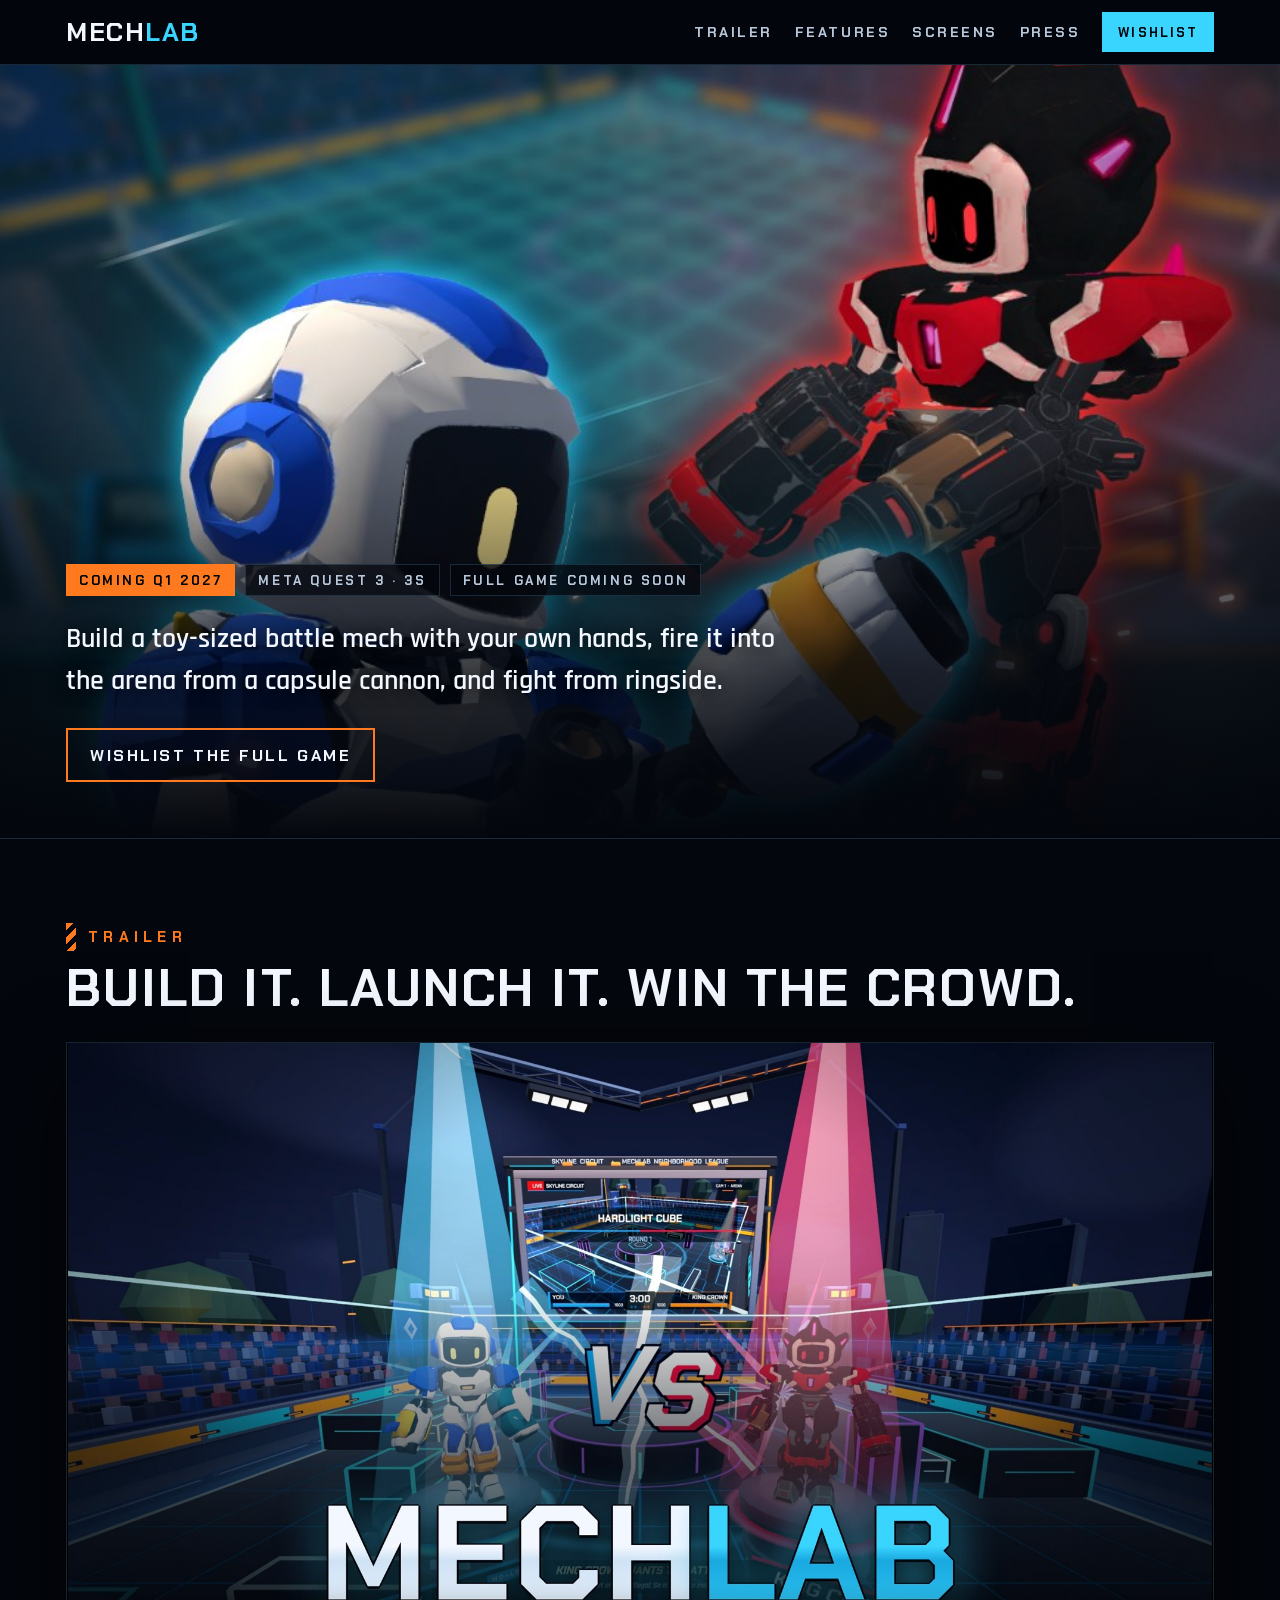
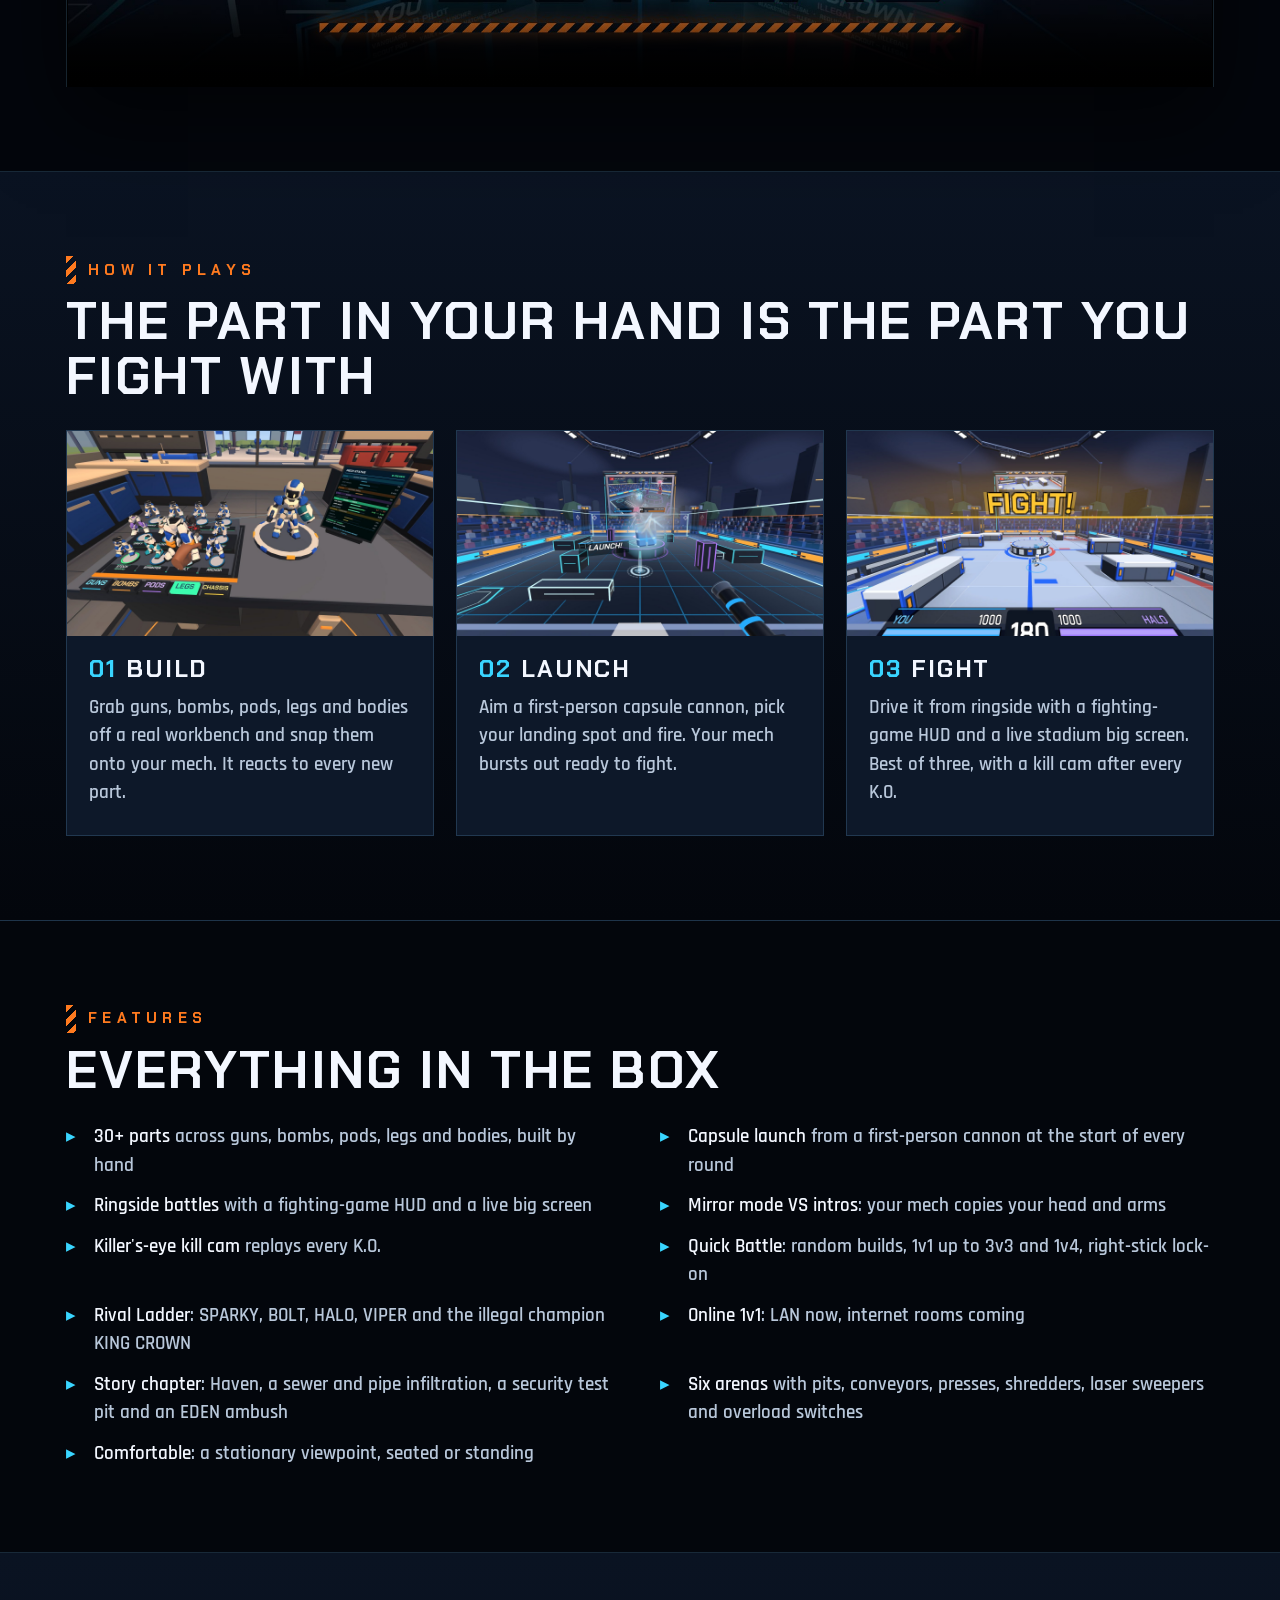
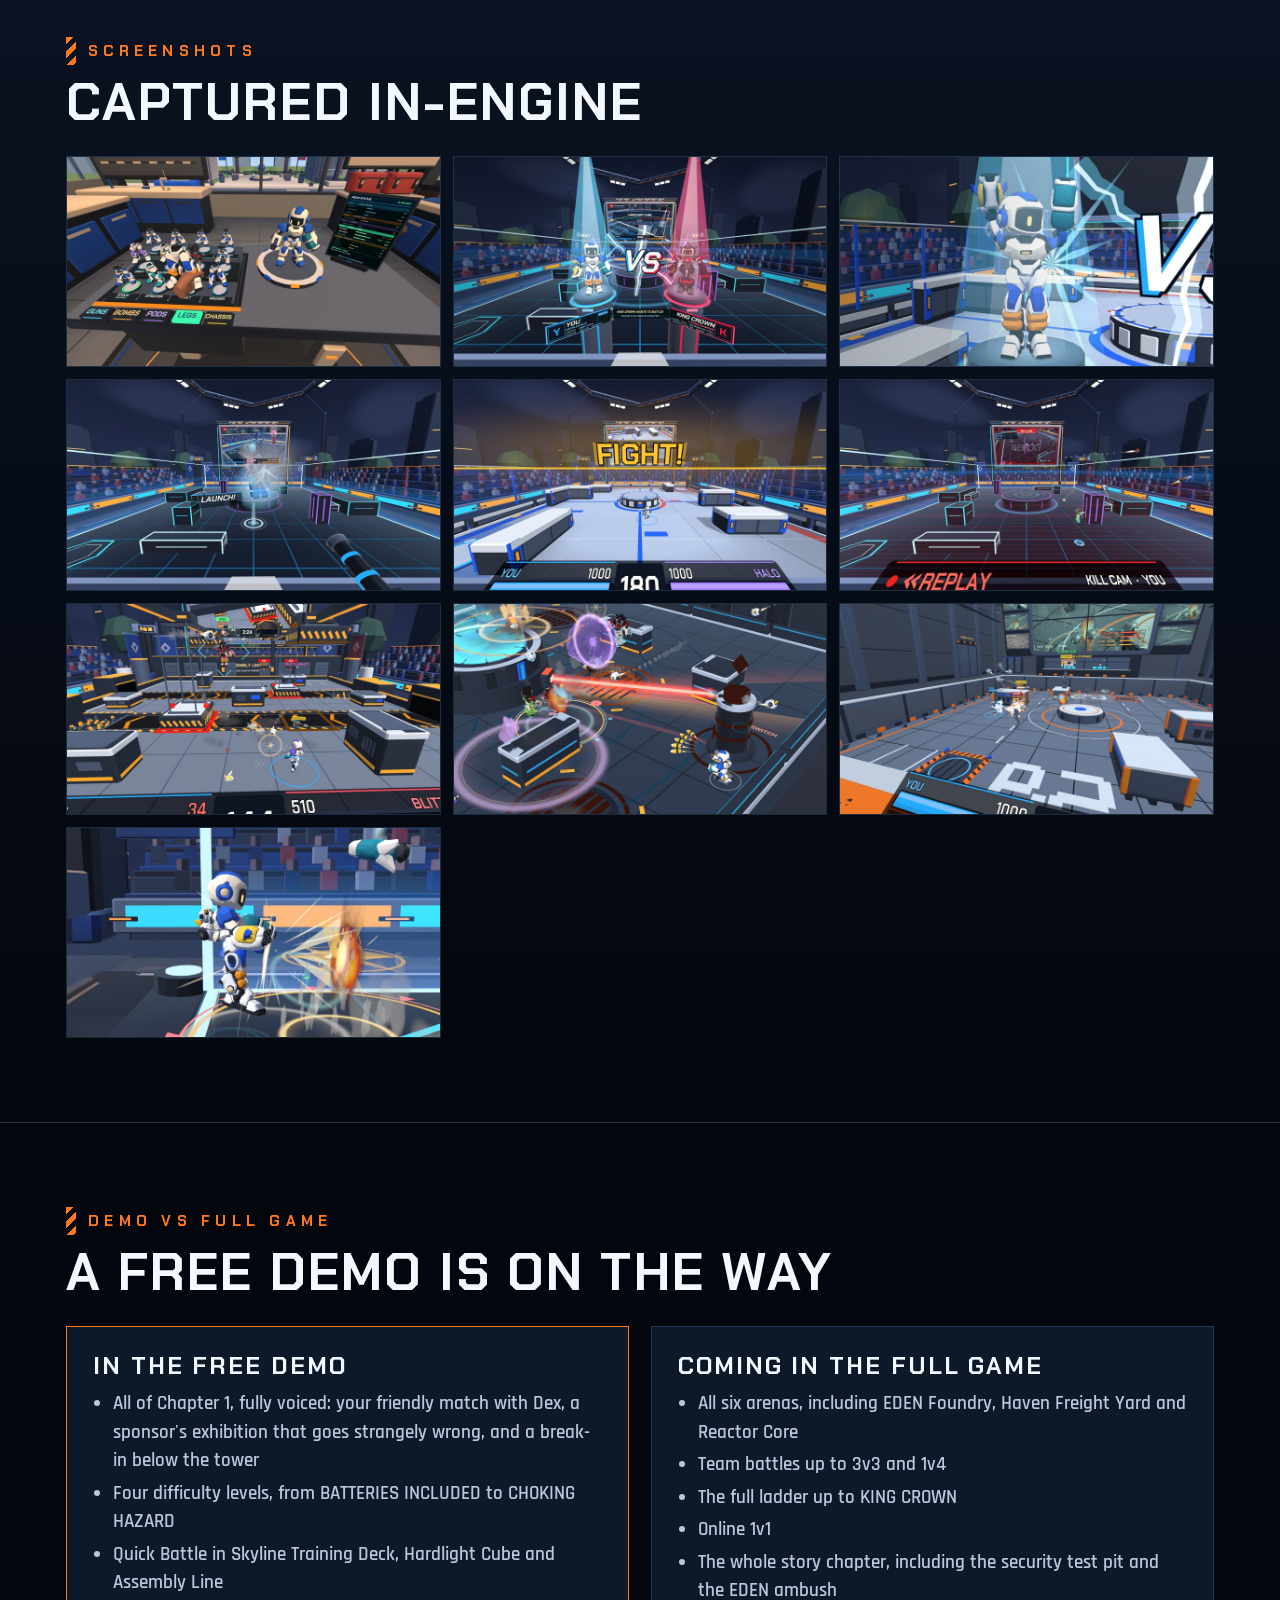
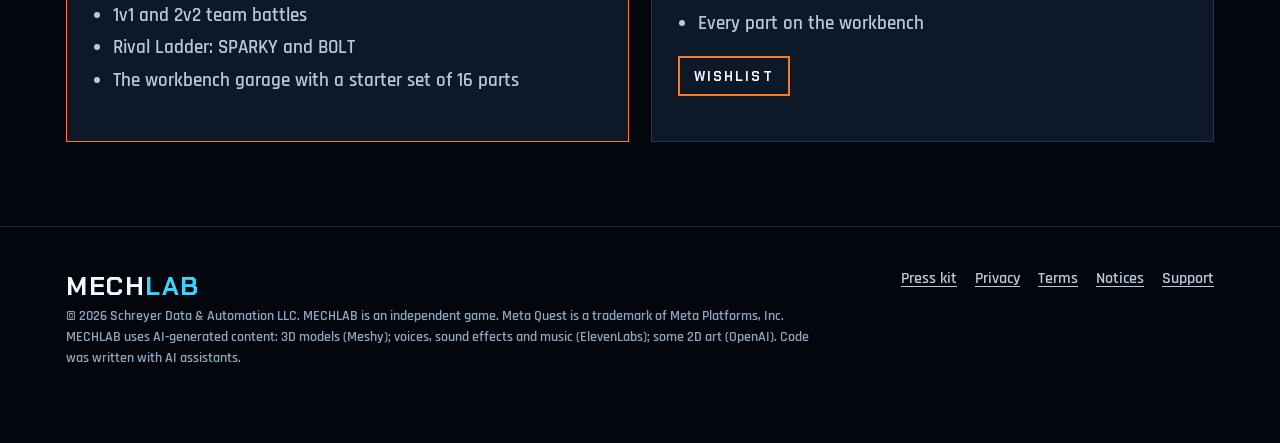
==== index.html @ cc97e5b2 "Publish MECHLAB website" ====
<!doctype html>
<html lang="en">
<head>
<meta charset="utf-8">
<meta name="viewport" content="width=device-width, initial-scale=1">
<title>MECHLAB: build a toy mech, launch it, fight from ringside (Meta Quest)</title>
<meta name="description" content="MECHLAB is a VR mech battler for Meta Quest. Build a toy-sized mech by hand, fire it into the arena from a capsule cannon and fight from ringside. Coming Q1 2027. Wishlist now.">
<meta property="og:type" content="website">
<meta property="og:title" content="MECHLAB for Meta Quest: coming Q1 2027">
<meta property="og:description" content="Build a toy-sized mech by hand, launch it from a capsule cannon, and fight from ringside.">
<meta property="og:image" content="https://collin-schreyer.github.io/mechlab-site/media/art/og-1200x630.jpg">
<meta property="og:url" content="https://collin-schreyer.github.io/mechlab-site/">
<meta name="twitter:card" content="summary_large_image">
<link rel="icon" type="image/png" href="media/art/icon-192.png">
<link rel="stylesheet" href="assets/css/site.css">
</head>
<body>
<a class="skip" href="#main">Skip to content</a>
<header class="top">
  <div class="wrap">
    <a class="brand" href="./">MECH<span>LAB</span></a>
    <nav class="nav" aria-label="Main">
      <a class="opt" href="#trailer">Trailer</a>
      <a class="opt" href="#features">Features</a>
      <a class="opt" href="#screens">Screens</a>
      <a href="press/">Press</a>
      <a class="btn small" href="https://www.meta.com/experiences/mechlab/1429033505408598/">Wishlist</a>
    </nav>
  </div>
</header>

<main id="main">
  <div class="hero">
    <picture>
      <source media="(max-width: 700px)" srcset="media/art/cover-portrait.jpg">
      <img src="media/art/cover-landscape.jpg" alt="MECHLAB key art: two toy-sized battle mechs face off in a neon arena." width="2560" height="1440">
    </picture>
    <div class="wrap">
      <div class="badge-row"><span class="chip hot">Coming Q1 2027</span><span class="chip">Meta Quest 3 · 3S</span><span class="chip">Full game coming soon</span></div>
      <p class="lede">Build a toy-sized battle mech with your own hands, fire it into the arena from a capsule cannon, and fight from ringside.</p>
      <div class="btns">
        
        <a class="btn ghost" href="https://www.meta.com/experiences/mechlab/1429033505408598/">Wishlist the full game</a>
      </div>
    </div>
  </div>

  <section id="trailer">
    <div class="wrap">
      <div class="kicker">Trailer</div>
      <h2>Build it. Launch it. Win the crowd.</h2>
      <div class="video">
        <video controls preload="metadata" playsinline poster="media/trailer-poster.jpg">
          <source src="media/mechlab-trailer.mp4" type="video/mp4">
          <a href="media/mechlab-trailer.mp4">Download the trailer (MP4)</a>
        </video>
      </div>
    </div>
  </section>

  <section class="alt">
    <div class="wrap">
      <div class="kicker">How it plays</div>
      <h2>The part in your hand is the part you fight with</h2>
      <div class="pillars">
        <div class="pillar"><img src="media/shots/mechlab-full-01-garage-workbench.jpg" alt="A hand holds robot legs over a parts deck next to a small mech on a turntable." loading="lazy">
          <div class="txt"><h3><em>01</em> Build</h3><p>Grab guns, bombs, pods, legs and bodies off a real workbench and snap them onto your mech. It reacts to every new part.</p></div></div>
        <div class="pillar"><img src="media/shots/mechlab-full-04-capsule-launch.jpg" alt="LAUNCH! The capsule cannon fires and the capsule bursts open in the arena." loading="lazy">
          <div class="txt"><h3><em>02</em> Launch</h3><p>Aim a first-person capsule cannon, pick your landing spot and fire. Your mech bursts out ready to fight.</p></div></div>
        <div class="pillar"><img src="media/shots/mechlab-full-05-ringside-big-screen.jpg" alt="FIGHT! Ringside view of the arena with the fighting-game HUD and the stadium big screen." loading="lazy">
          <div class="txt"><h3><em>03</em> Fight</h3><p>Drive it from ringside with a fighting-game HUD and a live stadium big screen. Best of three, with a kill cam after every K.O.</p></div></div>
      </div>
    </div>
  </section>

  <section id="features">
    <div class="wrap">
      <div class="kicker">Features</div>
      <h2>Everything in the box</h2>
      <ul class="features">
        <li><b>30+ parts</b> across guns, bombs, pods, legs and bodies, built by hand</li>
        <li><b>Capsule launch</b> from a first-person cannon at the start of every round</li>
        <li><b>Ringside battles</b> with a fighting-game HUD and a live big screen</li>
        <li><b>Mirror mode VS intros</b>: your mech copies your head and arms</li>
        <li><b>Killer's-eye kill cam</b> replays every K.O.</li>
        <li><b>Quick Battle</b>: random builds, 1v1 up to 3v3 and 1v4, right-stick lock-on</li>
        <li><b>Rival Ladder</b>: SPARKY, BOLT, HALO, VIPER and the illegal champion KING CROWN</li>
        <li><b>Online 1v1</b>: LAN now, internet rooms coming</li>
        <li><b>Story chapter</b>: Haven, a sewer and pipe infiltration, a security test pit and an EDEN ambush</li>
        <li><b>Six arenas</b> with pits, conveyors, presses, shredders, laser sweepers and overload switches</li>
        <li><b>Comfortable</b>: a stationary viewpoint, seated or standing</li>
      </ul>
    </div>
  </section>

  <section id="screens" class="alt">
    <div class="wrap">
      <div class="kicker">Screenshots</div>
      <h2>Captured in-engine</h2>
      <div class="gallery">
<!--GALLERY-->
        <a href="media/shots/mechlab-full-01-garage-workbench-2560.jpg"><img src="media/shots/mechlab-full-01-garage-workbench.jpg" alt="A hand holds a pair of robot legs over the parts deck; the Vanguard mech waits on its turntable next to the MECH STATUS tablet." loading="lazy" width="1600" height="900"></a>
        <a href="media/shots/mechlab-full-02-vs-intro-king-crown-2560.jpg"><img src="media/shots/mechlab-full-02-vs-intro-king-crown.jpg" alt="VS intro in the Hardlight Cube: your Vanguard and the illegal champion KING CROWN on spotlit pedestals." loading="lazy" width="1600" height="900"></a>
        <a href="media/shots/mechlab-full-03-mirror-mode-2560.jpg"><img src="media/shots/mechlab-full-03-mirror-mode.jpg" alt="Mirror mode: on the VS pedestal your mech raises both arms, copying the player." loading="lazy" width="1600" height="900"></a>
        <a href="media/shots/mechlab-full-04-capsule-launch-2560.jpg"><img src="media/shots/mechlab-full-04-capsule-launch.jpg" alt="LAUNCH! The capsule cannon in the player&#x27;s hand fires the mech into the Hardlight Cube arena." loading="lazy" width="1600" height="900"></a>
        <a href="media/shots/mechlab-full-05-ringside-big-screen-2560.jpg"><img src="media/shots/mechlab-full-05-ringside-big-screen.jpg" alt="FIGHT! Ringside at the Skyline Training Deck, with the fighting-game HUD and the stadium big screen." loading="lazy" width="1600" height="900"></a>
        <a href="media/shots/mechlab-full-06-kill-cam-2560.jpg"><img src="media/shots/mechlab-full-06-kill-cam.jpg" alt="After a K.O. the arena rewinds and the big screen plays a killer&#x27;s-eye KILL CAM replay." loading="lazy" width="1600" height="900"></a>
        <a href="media/shots/mechlab-full-07-team-battle-lock-on-2560.jpg"><img src="media/shots/mechlab-full-07-team-battle-lock-on.jpg" alt="A 2 vs 2 team battle on the Assembly Line: lock-on brackets on the target, presses and conveyors below." loading="lazy" width="1600" height="900"></a>
        <a href="media/shots/mechlab-full-08-reactor-core-2560.jpg"><img src="media/shots/mechlab-full-08-reactor-core.jpg" alt="Reactor Core: laser sweepers, vents and a shield bubble in a 3 vs 3 fight." loading="lazy" width="1600" height="900"></a>
        <a href="media/shots/mechlab-full-09-story-test-pit-2560.jpg"><img src="media/shots/mechlab-full-09-story-test-pit.jpg" alt="Story mode: the Tower B2 security test pit, 2 vs 2 against guard mechs." loading="lazy" width="1600" height="900"></a>
        <a href="media/shots/mechlab-full-10-hardlight-cube-2560.jpg"><img src="media/shots/mechlab-full-10-hardlight-cube.jpg" alt="The big screen&#x27;s broadcast camera catches the Vanguard firing in the Hardlight Cube." loading="lazy" width="1600" height="900"></a>
      </div>
    </div>
  </section>

  <section>
    <div class="wrap">
      <div class="kicker">Demo vs full game</div>
      <h2>A free demo is on the way</h2>
      <div class="split">
        <div class="card hot"><h3>In the free demo</h3>
          <ul>
            <li>All of Chapter 1, fully voiced: your friendly match with Dex, a sponsor's exhibition that goes strangely wrong, and a break-in below the tower</li>
            <li>Four difficulty levels, from BATTERIES INCLUDED to CHOKING HAZARD</li>
            <li>Quick Battle in Skyline Training Deck, Hardlight Cube and Assembly Line</li>
            <li>1v1 and 2v2 team battles</li>
            <li>Rival Ladder: SPARKY and BOLT</li>
            <li>The workbench garage with a starter set of 16 parts</li>
          </ul>
          </div>
        <div class="card"><h3>Coming in the full game</h3>
          <ul>
            <li>All six arenas, including EDEN Foundry, Haven Freight Yard and Reactor Core</li>
            <li>Team battles up to 3v3 and 1v4</li>
            <li>The full ladder up to KING CROWN</li>
            <li>Online 1v1</li>
            <li>The whole story chapter, including the security test pit and the EDEN ambush</li>
            <li>Every part on the workbench</li>
          </ul>
          <p style="margin-top:18px"><a class="btn small ghost" href="https://www.meta.com/experiences/mechlab/1429033505408598/">Wishlist</a></p></div>
      </div>
    </div>
  </section>
</main>

<footer>
  <div class="wrap">
    <div>
      <div class="brand">MECH<span>LAB</span></div>
      <p class="fine">© 2026 Schreyer Data & Automation LLC. MECHLAB is an independent game. Meta Quest is a trademark of Meta Platforms, Inc.<br>MECHLAB uses AI-generated content: 3D models (Meshy); voices, sound effects and music (ElevenLabs); some 2D art (OpenAI). Code was written with AI assistants.</p>
    </div>
    <nav aria-label="Footer">
      <a href="press/">Press kit</a>
      <a href="privacy/">Privacy</a>
      <a href="terms/">Terms</a>
      <a href="notices/">Notices</a>
      <a href="support/">Support</a>
    </nav>
  </div>
</footer>
</body>
</html>
---- assets/css/site.css ----
/* MECHLAB site: ink / cyan / hazard orange, Chakra Petch display + Rajdhani body (both SIL OFL, self-hosted). */
@font-face { font-family: "Chakra"; src: url("../fonts/ChakraPetch-Bold.ttf") format("truetype"); font-weight: 700; font-display: swap; }
@font-face { font-family: "Rajdhani"; src: url("../fonts/Rajdhani-SemiBold.ttf") format("truetype"); font-weight: 600; font-display: swap; }

:root {
  --ink: #03060c; --ink2: #0a1322; --panel: #0d1829; --line: rgba(120, 200, 255, .18);
  --cyan: #39d5ff; --cyan-hi: #c4f4ff; --orange: #ff7a1f; --white: #f3f7ff; --steel: #8fa6bf; --slate: #b8c7da;
  --display: "Chakra", "Avenir Next Condensed", "Arial Narrow", system-ui, sans-serif;
  --body: "Rajdhani", "Avenir Next", system-ui, -apple-system, "Segoe UI", sans-serif;
  --max: 1180px;
}
* { box-sizing: border-box; }
html { scroll-behavior: smooth; }
body { margin: 0; background: var(--ink); color: var(--white); font-family: var(--body); font-weight: 600; font-size: 19px; line-height: 1.5; -webkit-font-smoothing: antialiased; }
img, video { max-width: 100%; display: block; }
a { color: var(--cyan); text-decoration-thickness: 1px; text-underline-offset: 3px; }
a:hover { color: var(--cyan-hi); }
h1, h2, h3, .display { font-family: var(--display); font-weight: 700; letter-spacing: .04em; line-height: 1.05; margin: 0 0 .5em; text-transform: uppercase; }
h2 { font-size: clamp(30px, 5vw, 52px); }
h3 { font-size: 24px; letter-spacing: .08em; }
p { margin: 0 0 1em; color: var(--slate); }
.wrap { max-width: var(--max); margin: 0 auto; padding: 0 16px; }
.kicker { font-family: var(--display); font-size: 15px; letter-spacing: .35em; color: var(--orange); text-transform: uppercase; margin-bottom: 10px; display: flex; align-items: center; gap: 12px; }
.kicker::before { content: ""; width: 10px; height: 28px; background: repeating-linear-gradient(135deg, var(--orange) 0 5px, transparent 5px 10px); }
.skip { position: absolute; left: -999px; } .skip:focus { left: 16px; top: 16px; background: var(--cyan); color: var(--ink); padding: 8px 12px; z-index: 20; }

/* header */
.top { position: sticky; top: 0; z-index: 10; background: rgba(3, 6, 12, .86); backdrop-filter: blur(10px); border-bottom: 1px solid var(--line); }
.top .wrap { display: flex; align-items: center; justify-content: space-between; gap: 16px; height: 64px; }
.brand { font-family: var(--display); font-size: 26px; letter-spacing: .06em; color: var(--white); text-decoration: none; white-space: nowrap; }
.brand span { color: var(--cyan); }
.nav { display: flex; gap: 22px; align-items: center; font-family: var(--display); font-size: 14px; letter-spacing: .18em; text-transform: uppercase; }
.nav a { color: var(--slate); text-decoration: none; } .nav a:hover { color: var(--white); }
.nav a.btn, .nav a.btn:hover { color: var(--ink); }
@media (max-width: 760px) { .nav a.opt { display: none; } .nav { gap: 14px; } }

/* buttons */
.btn { display: inline-flex; align-items: center; gap: 10px; font-family: var(--display); font-size: 16px; letter-spacing: .16em; text-transform: uppercase; text-decoration: none; padding: 14px 22px 12px; border: 2px solid var(--cyan); color: var(--ink); background: var(--cyan); transition: transform .12s, box-shadow .12s; }
.btn:hover { color: var(--ink); transform: translateY(-2px); box-shadow: 0 8px 30px rgba(57, 213, 255, .35); }
.btn.ghost { background: transparent; color: var(--white); border-color: var(--orange); }
.btn.ghost:hover { color: var(--white); box-shadow: 0 8px 30px rgba(255, 122, 31, .3); }
.btn.small { font-size: 13px; padding: 9px 14px 7px; }
.btns { display: flex; flex-wrap: wrap; gap: 14px; }

/* hero */
.hero { position: relative; min-height: min(86vh, 900px); display: flex; align-items: flex-end; overflow: hidden; border-bottom: 1px solid var(--line); }
.hero > picture img, .hero > img { position: absolute; inset: 0; width: 100%; height: 100%; object-fit: cover; object-position: 50% 40%; }
.hero::after { content: ""; position: absolute; inset: 0; background: linear-gradient(180deg, rgba(3,6,12,0) 45%, rgba(3,6,12,.75) 78%, var(--ink) 100%); }
.hero .wrap { position: relative; z-index: 1; padding-bottom: 56px; width: 100%; }
.hero .lede { font-size: clamp(20px, 2.6vw, 28px); color: var(--white); max-width: 720px; margin-bottom: 26px; text-shadow: 0 2px 18px #000; }
.badge-row { display: flex; flex-wrap: wrap; gap: 10px; margin-bottom: 22px; }
.chip { font-family: var(--display); font-size: 13px; letter-spacing: .2em; text-transform: uppercase; padding: 6px 12px 5px; background: rgba(3, 6, 12, .75); border: 1px solid var(--line); color: var(--slate); }
.chip.hot { background: var(--orange); border-color: var(--orange); color: var(--ink); }

/* sections */
section { padding: 84px 0; border-bottom: 1px solid var(--line); }
section.alt { background: linear-gradient(180deg, var(--ink2), var(--ink)); }
.video { position: relative; aspect-ratio: 16 / 9; background: #000; border: 1px solid var(--line); box-shadow: 0 30px 80px rgba(0, 0, 0, .6); }
.video video { width: 100%; height: 100%; }
.pillars { display: grid; grid-template-columns: repeat(3, 1fr); gap: 22px; }
@media (max-width: 860px) { .pillars { grid-template-columns: 1fr; } }
.pillar { background: var(--panel); border: 1px solid var(--line); }
.pillar img { aspect-ratio: 16 / 9; object-fit: cover; width: 100%; height: auto; }
.pillar .txt { padding: 20px 22px 8px; }
.pillar h3 { color: var(--white); } .pillar h3 em { font-style: normal; color: var(--cyan); }
.features { display: grid; grid-template-columns: repeat(2, 1fr); gap: 12px 40px; padding: 0; margin: 0; list-style: none; }
@media (max-width: 760px) { .features { grid-template-columns: 1fr; } }
.features li { position: relative; padding-left: 28px; color: var(--slate); }
.features li::before { content: "▸"; position: absolute; left: 0; color: var(--cyan); }
.features li b { color: var(--white); font-weight: 600; }
.gallery { display: grid; grid-template-columns: repeat(3, 1fr); gap: 12px; }
@media (max-width: 860px) { .gallery { grid-template-columns: repeat(2, 1fr); } }
@media (max-width: 520px) { .gallery { grid-template-columns: 1fr; } }
.gallery a { display: block; border: 1px solid var(--line); overflow: hidden; }
.gallery img { aspect-ratio: 16 / 9; object-fit: cover; width: 100%; height: auto; transition: transform .25s; }
.gallery a:hover img { transform: scale(1.04); }
.split { display: grid; grid-template-columns: 1fr 1fr; gap: 22px; }
@media (max-width: 760px) { .split { grid-template-columns: 1fr; } }
.card { background: var(--panel); border: 1px solid var(--line); padding: 26px; }
.card.hot { border-color: var(--orange); }
.card ul { margin: 0; padding-left: 20px; color: var(--slate); }
.card li { margin: 4px 0; }

/* tables (factsheet) */
table { width: 100%; border-collapse: collapse; }
th, td { text-align: left; vertical-align: top; padding: 10px 12px; border-bottom: 1px solid var(--line); }
th { font-family: var(--display); font-weight: 700; font-size: 14px; letter-spacing: .14em; color: var(--steel); text-transform: uppercase; width: 34%; }
td { color: var(--white); }
.table-wrap { overflow-x: auto; }

/* long-form (privacy / terms / press text) */
.doc { max-width: 820px; margin: 0 auto; padding: 56px 16px 90px; }
.doc h1 { font-size: clamp(34px, 6vw, 56px); }
.doc h2 { font-size: 26px; margin-top: 1.6em; color: var(--white); }
.doc h3 { font-size: 20px; margin-top: 1.2em; }
.doc p, .doc li { color: var(--slate); }
.doc strong { color: var(--white); font-weight: 600; }
.doc blockquote { margin: 0 0 24px; padding: 14px 18px; border-left: 4px solid var(--orange); background: rgba(255, 122, 31, .08); }
.doc code { font-size: .9em; }
.doc table { table-layout: fixed; } .doc td, .doc th, .doc li, .doc p { overflow-wrap: anywhere; }
.doc pre { overflow-x: auto; white-space: pre-wrap; background: var(--panel); padding: 12px 14px; border: 1px solid var(--line); }
.doc thead:has(th:empty) { display: none; }
.draft-banner { margin: 0 0 28px; background: var(--orange); color: var(--ink); font-family: var(--display); letter-spacing: .12em; text-transform: uppercase; font-size: 14px; text-align: center; padding: 8px 16px; }

/* footer */
footer { padding: 40px 0 60px; color: var(--steel); font-size: 16px; }
footer .wrap { display: flex; flex-wrap: wrap; gap: 14px 28px; justify-content: space-between; }
footer nav { display: flex; flex-wrap: wrap; gap: 18px; }
footer a { color: var(--slate); }
.fine { font-size: 14px; color: var(--steel); max-width: 760px; }
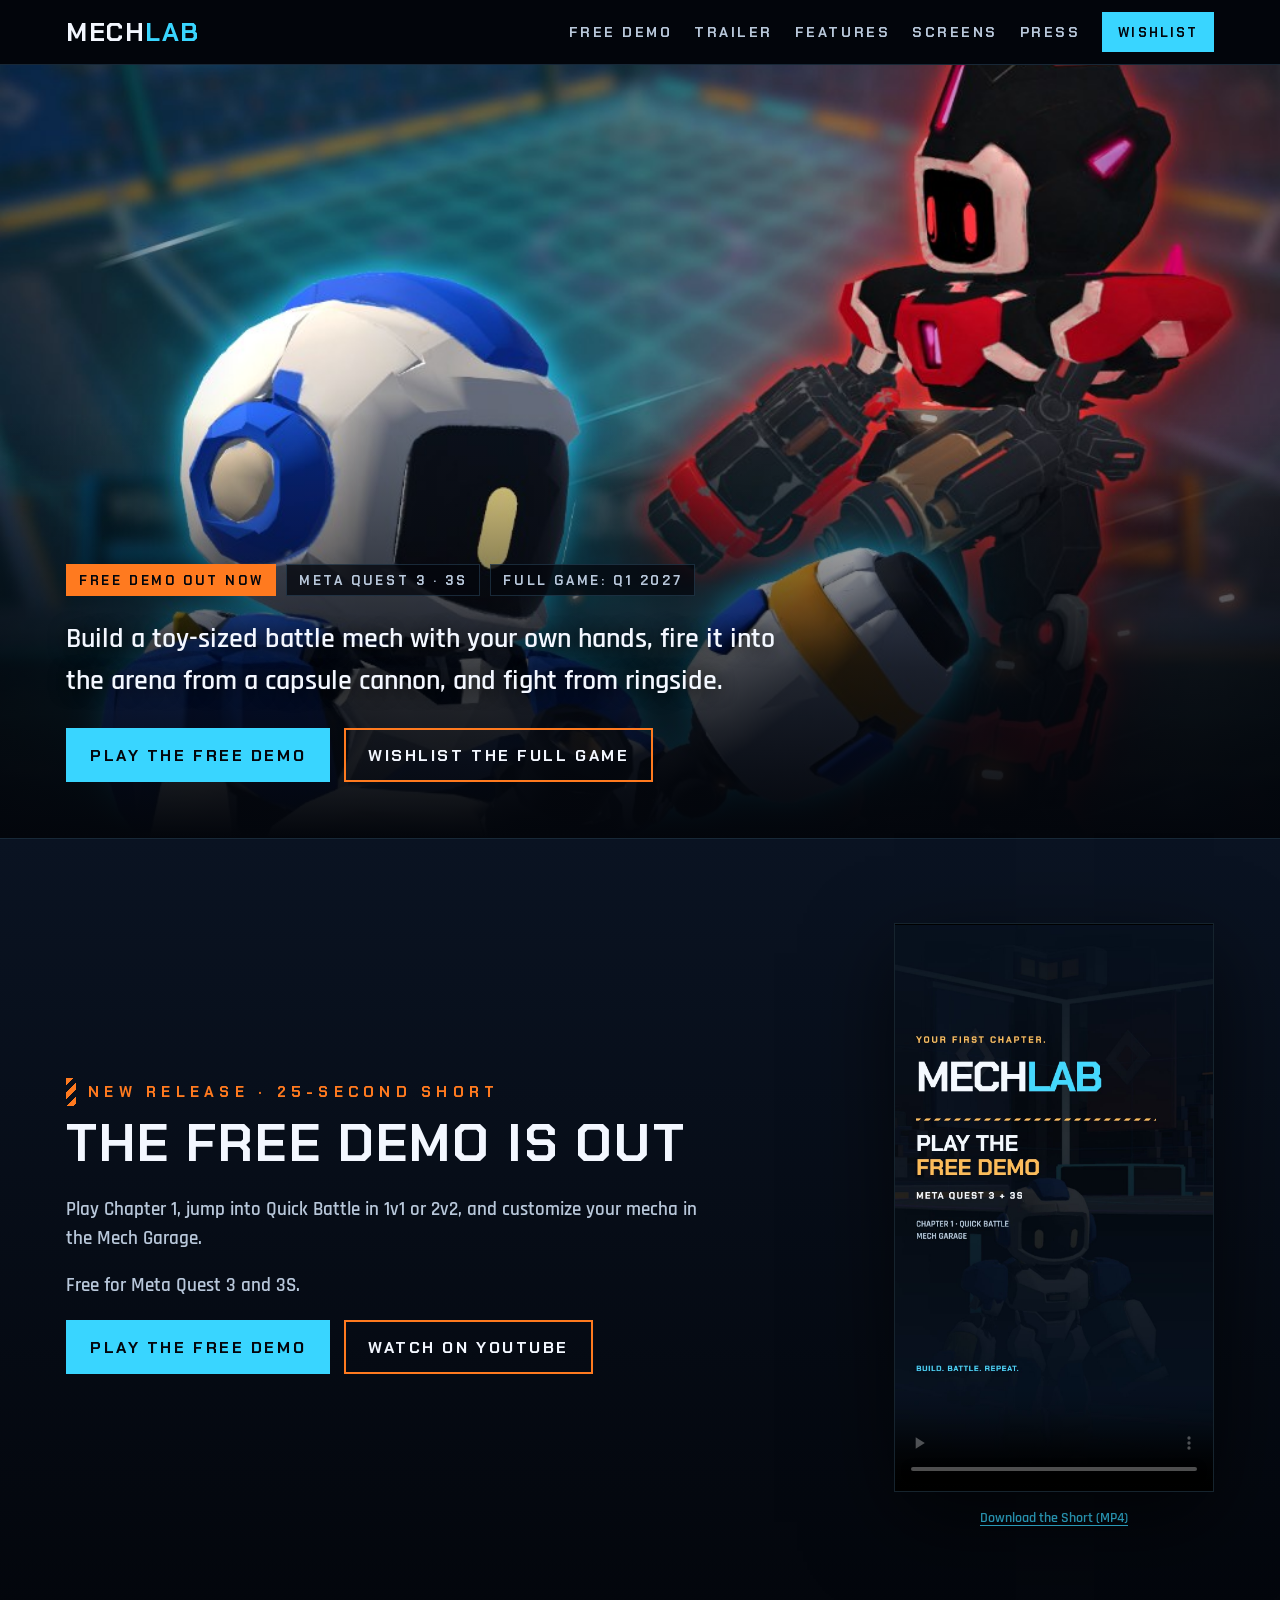
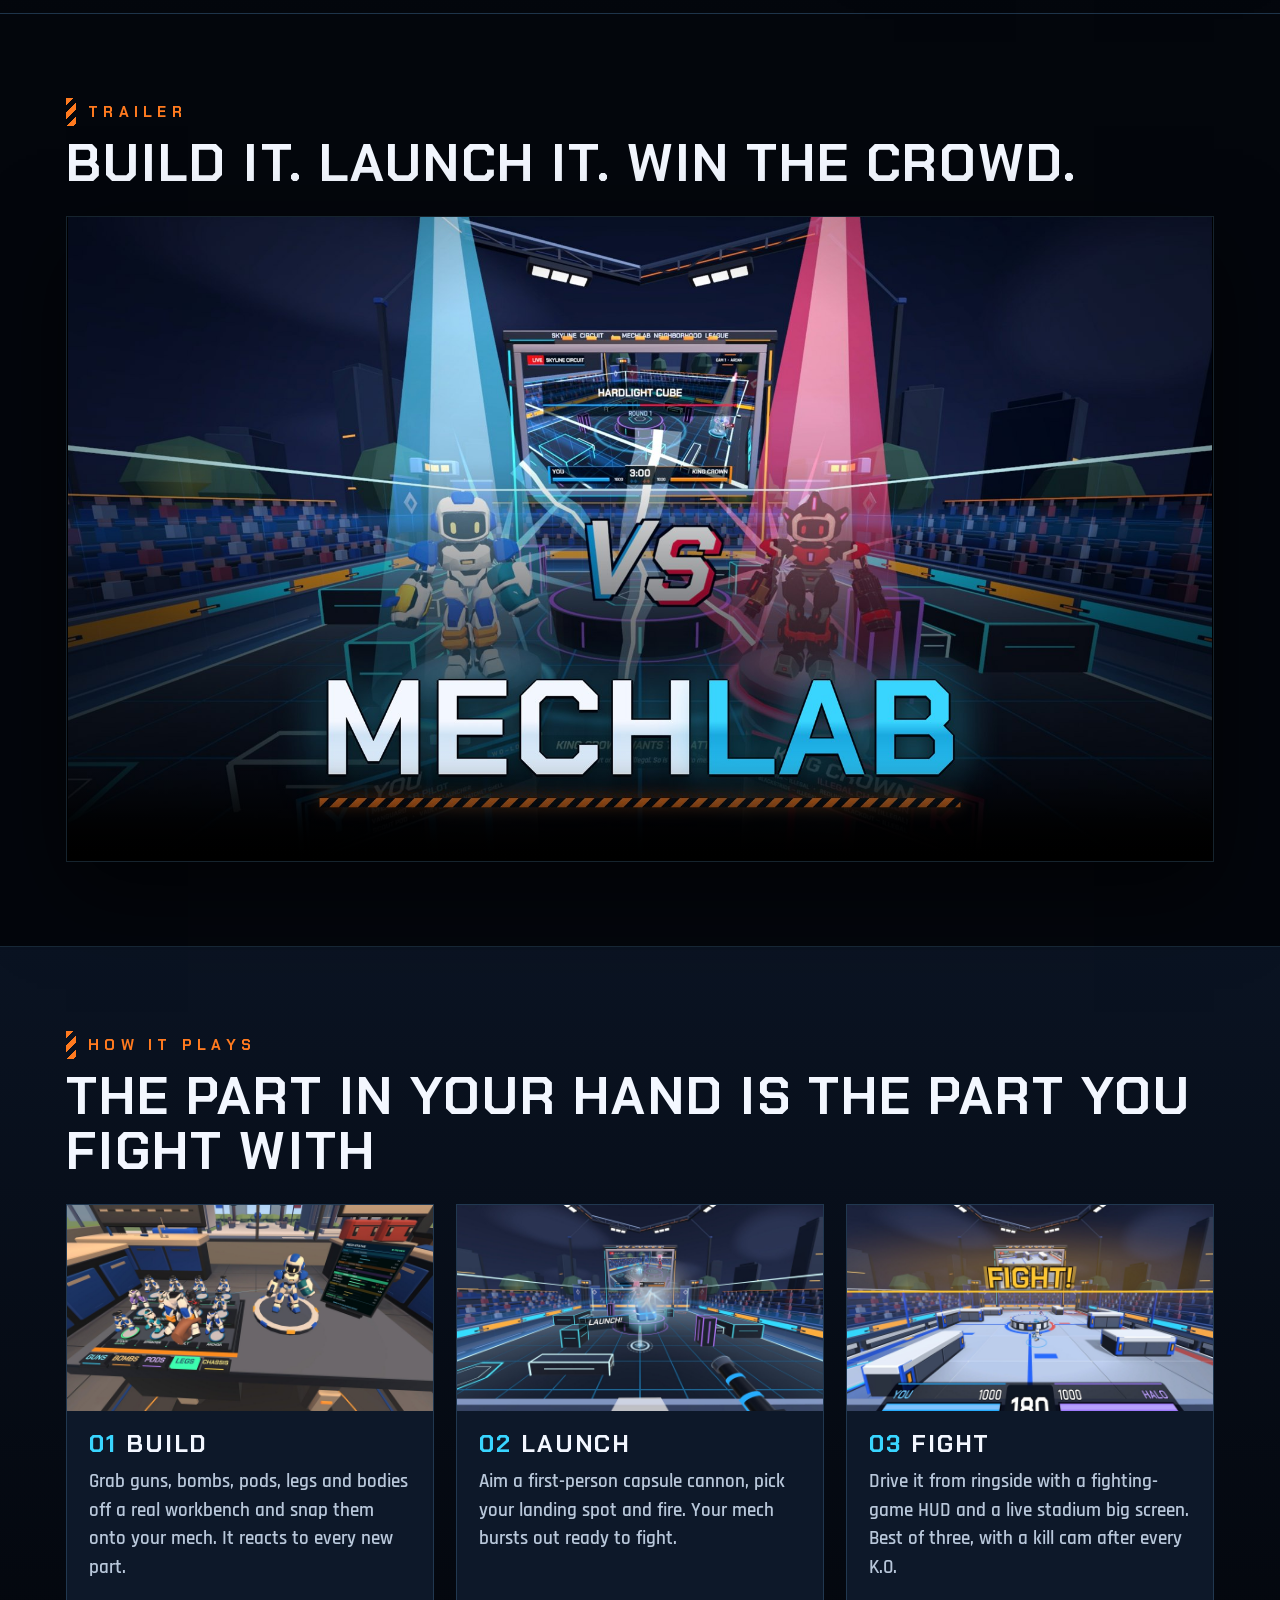
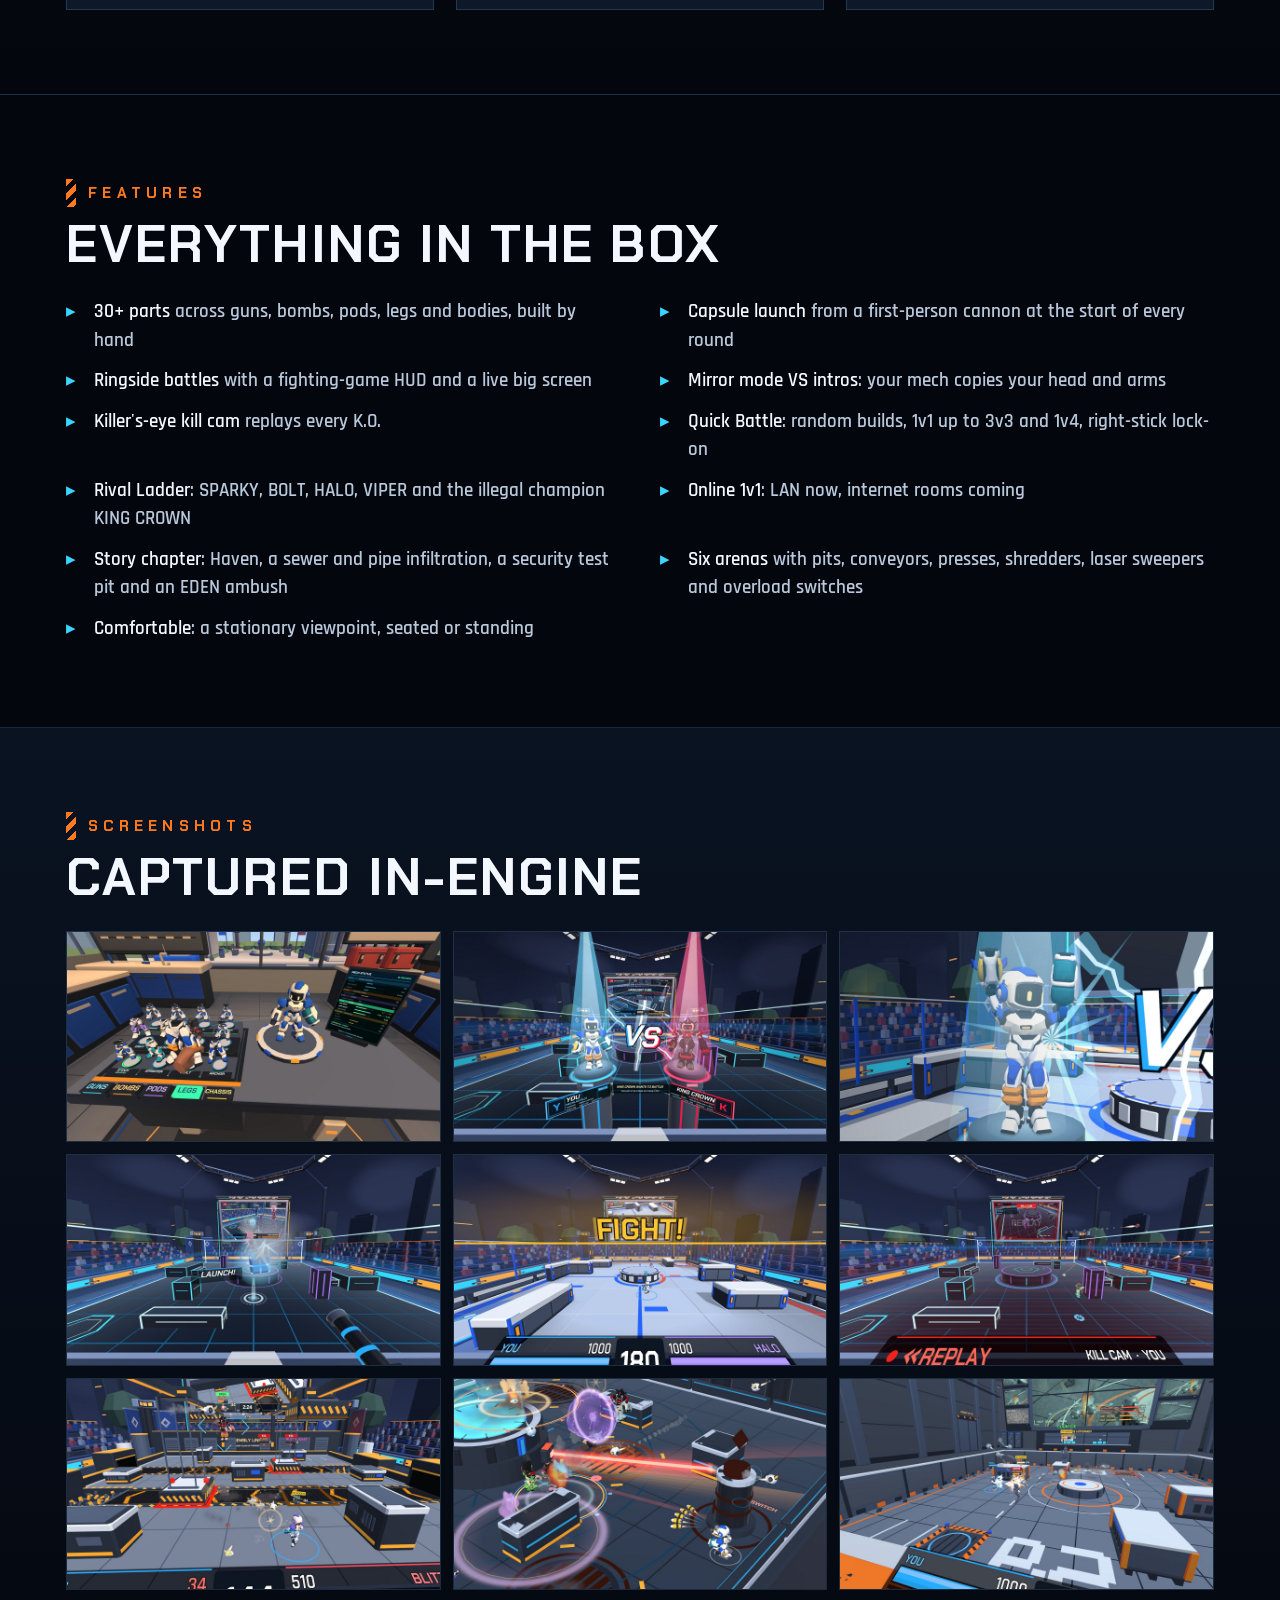
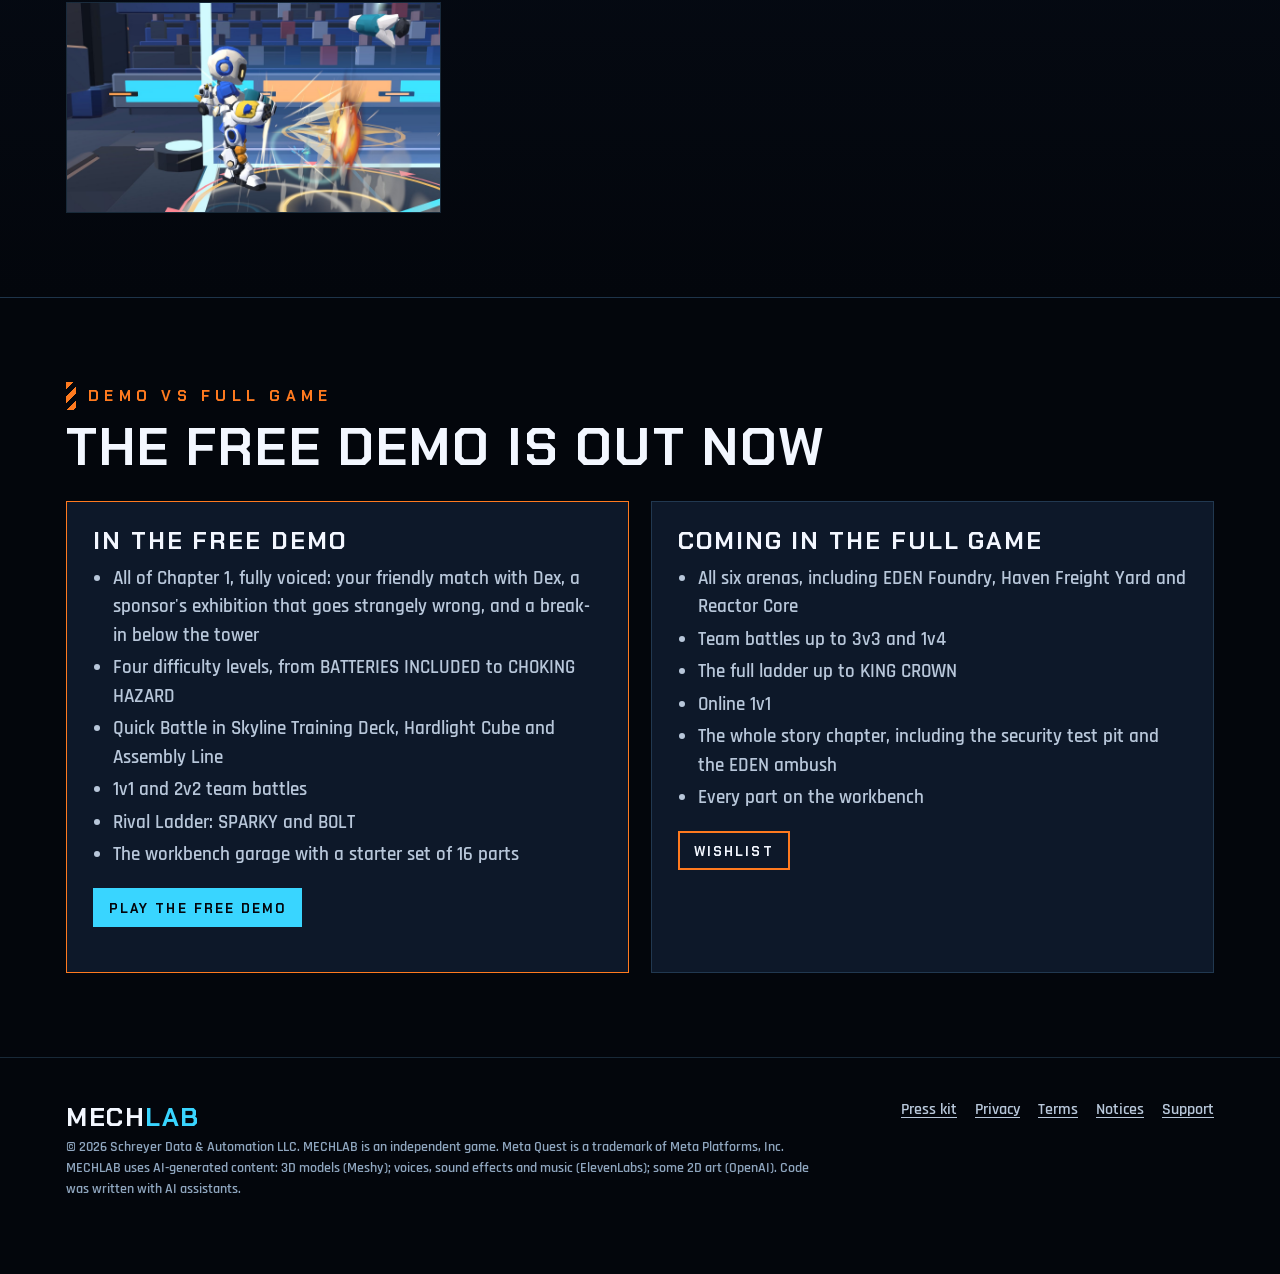
==== commit 41c104da: "Feature free demo release Short and Quest store link" ====
--- a/index.html
+++ b/index.html
@@ -3,11 +3,11 @@
 <head>
 <meta charset="utf-8">
 <meta name="viewport" content="width=device-width, initial-scale=1">
-<title>MECHLAB: build a toy mech, launch it, fight from ringside (Meta Quest)</title>
-<meta name="description" content="MECHLAB is a VR mech battler for Meta Quest. Build a toy-sized mech by hand, fire it into the arena from a capsule cannon and fight from ringside. Coming Q1 2027. Wishlist now.">
+<title>MECHLAB: free demo for Meta Quest 3 and 3S</title>
+<meta name="description" content="Play the free MECHLAB demo for Meta Quest 3 and 3S: Chapter 1, Quick Battle in 1v1 and 2v2, and the Mech Garage. Full game coming Q1 2027.">
 <meta property="og:type" content="website">
-<meta property="og:title" content="MECHLAB for Meta Quest: coming Q1 2027">
-<meta property="og:description" content="Build a toy-sized mech by hand, launch it from a capsule cannon, and fight from ringside.">
+<meta property="og:title" content="MECHLAB: free Quest demo out now">
+<meta property="og:description" content="Play Chapter 1, Quick Battle in 1v1 and 2v2, and the Mech Garage in the free Meta Quest 3 and 3S demo.">
 <meta property="og:image" content="https://collin-schreyer.github.io/mechlab-site/media/art/og-1200x630.jpg">
 <meta property="og:url" content="https://collin-schreyer.github.io/mechlab-site/">
 <meta name="twitter:card" content="summary_large_image">
@@ -20,6 +20,7 @@
   <div class="wrap">
     <a class="brand" href="./">MECH<span>LAB</span></a>
     <nav class="nav" aria-label="Main">
+      <a class="opt" href="#demo-release">Free demo</a>
       <a class="opt" href="#trailer">Trailer</a>
       <a class="opt" href="#features">Features</a>
       <a class="opt" href="#screens">Screens</a>
@@ -36,14 +37,30 @@
       <img src="media/art/cover-landscape.jpg" alt="MECHLAB key art: two toy-sized battle mechs face off in a neon arena." width="2560" height="1440">
     </picture>
     <div class="wrap">
-      <div class="badge-row"><span class="chip hot">Coming Q1 2027</span><span class="chip">Meta Quest 3 · 3S</span><span class="chip">Full game coming soon</span></div>
+      <div class="badge-row"><span class="chip hot">Free demo out now</span><span class="chip">Meta Quest 3 · 3S</span><span class="chip">Full game: Q1 2027</span></div>
       <p class="lede">Build a toy-sized battle mech with your own hands, fire it into the arena from a capsule cannon, and fight from ringside.</p>
       <div class="btns">
-        
-        <a class="btn ghost" href="https://www.meta.com/experiences/mechlab/1429033505408598/">Wishlist the full game</a>
+        <a class="btn" href="https://www.meta.com/experiences/mechlab-demo/1429068298738452/">Play the free demo</a>
+                <a class="btn ghost" href="https://www.meta.com/experiences/mechlab/1429033505408598/">Wishlist the full game</a>
       </div>
     </div>
   </div>
+
+  <section id="demo-release" class="alt" aria-labelledby="demo-release-title">
+    <div class="wrap release-feature">
+      <div class="release-copy">
+        <div class="kicker">New release · 25-second Short</div>
+        <h2 id="demo-release-title">The free demo is out</h2>
+        <p>Play Chapter 1, jump into Quick Battle in 1v1 or 2v2, and customize your mecha in the Mech Garage.</p>
+        <p>Free for Meta Quest 3 and 3S.</p>
+        <div class="btns"><a class="btn" href="https://www.meta.com/experiences/mechlab-demo/1429068298738452/">Play the free demo</a><a class="btn ghost" href="https://youtube.com/shorts/cmivsdClxWc">Watch on YouTube</a></div>
+      </div>
+      <div class="release-player">
+        <div class="video portrait"><video controls preload="metadata" playsinline poster="media/mechlab-demo-release-poster.jpg" aria-label="MECHLAB free Quest demo release Short, 25 seconds"><source src="media/mechlab-demo-release-short.mp4" type="video/mp4"><a href="media/mechlab-demo-release-short.mp4">Download the demo release Short (MP4)</a></video></div>
+        <p class="fine release-download"><a href="media/mechlab-demo-release-short.mp4" download="Mechlab-Demo-Release-Short.mp4">Download the Short (MP4)</a></p>
+      </div>
+    </div>
+  </section>
 
   <section id="trailer">
     <div class="wrap">
@@ -116,7 +133,7 @@
   <section>
     <div class="wrap">
       <div class="kicker">Demo vs full game</div>
-      <h2>A free demo is on the way</h2>
+      <h2>The free demo is out now</h2>
       <div class="split">
         <div class="card hot"><h3>In the free demo</h3>
           <ul>
@@ -127,7 +144,7 @@
             <li>Rival Ladder: SPARKY and BOLT</li>
             <li>The workbench garage with a starter set of 16 parts</li>
           </ul>
-          </div>
+          <p style="margin-top:18px"><a class="btn small" href="https://www.meta.com/experiences/mechlab-demo/1429068298738452/">Play the free demo</a></p></div>
         <div class="card"><h3>Coming in the full game</h3>
           <ul>
             <li>All six arenas, including EDEN Foundry, Haven Freight Yard and Reactor Core</li>
--- a/assets/css/site.css
+++ b/assets/css/site.css
@@ -108,3 +108,10 @@
 footer nav { display: flex; flex-wrap: wrap; gap: 18px; }
 footer a { color: var(--slate); }
 .fine { font-size: 14px; color: var(--steel); max-width: 760px; }
+
+/* Free demo release Short, preserving the earlier trailer below. */
+.release-feature { display:grid; grid-template-columns:minmax(0,1fr) minmax(250px,320px); gap:64px; align-items:center; }
+.release-copy { max-width:640px; }
+.video.portrait { aspect-ratio:9/16; }
+.release-download { margin:16px 0 0; text-align:center; }
+@media (max-width:760px) { .release-feature { grid-template-columns:1fr; gap:32px; }.release-player { width:min(100%,320px); margin:0 auto; }.release-copy .btn { font-size:14px; }.nav { font-size:12px; letter-spacing:.1em; } }
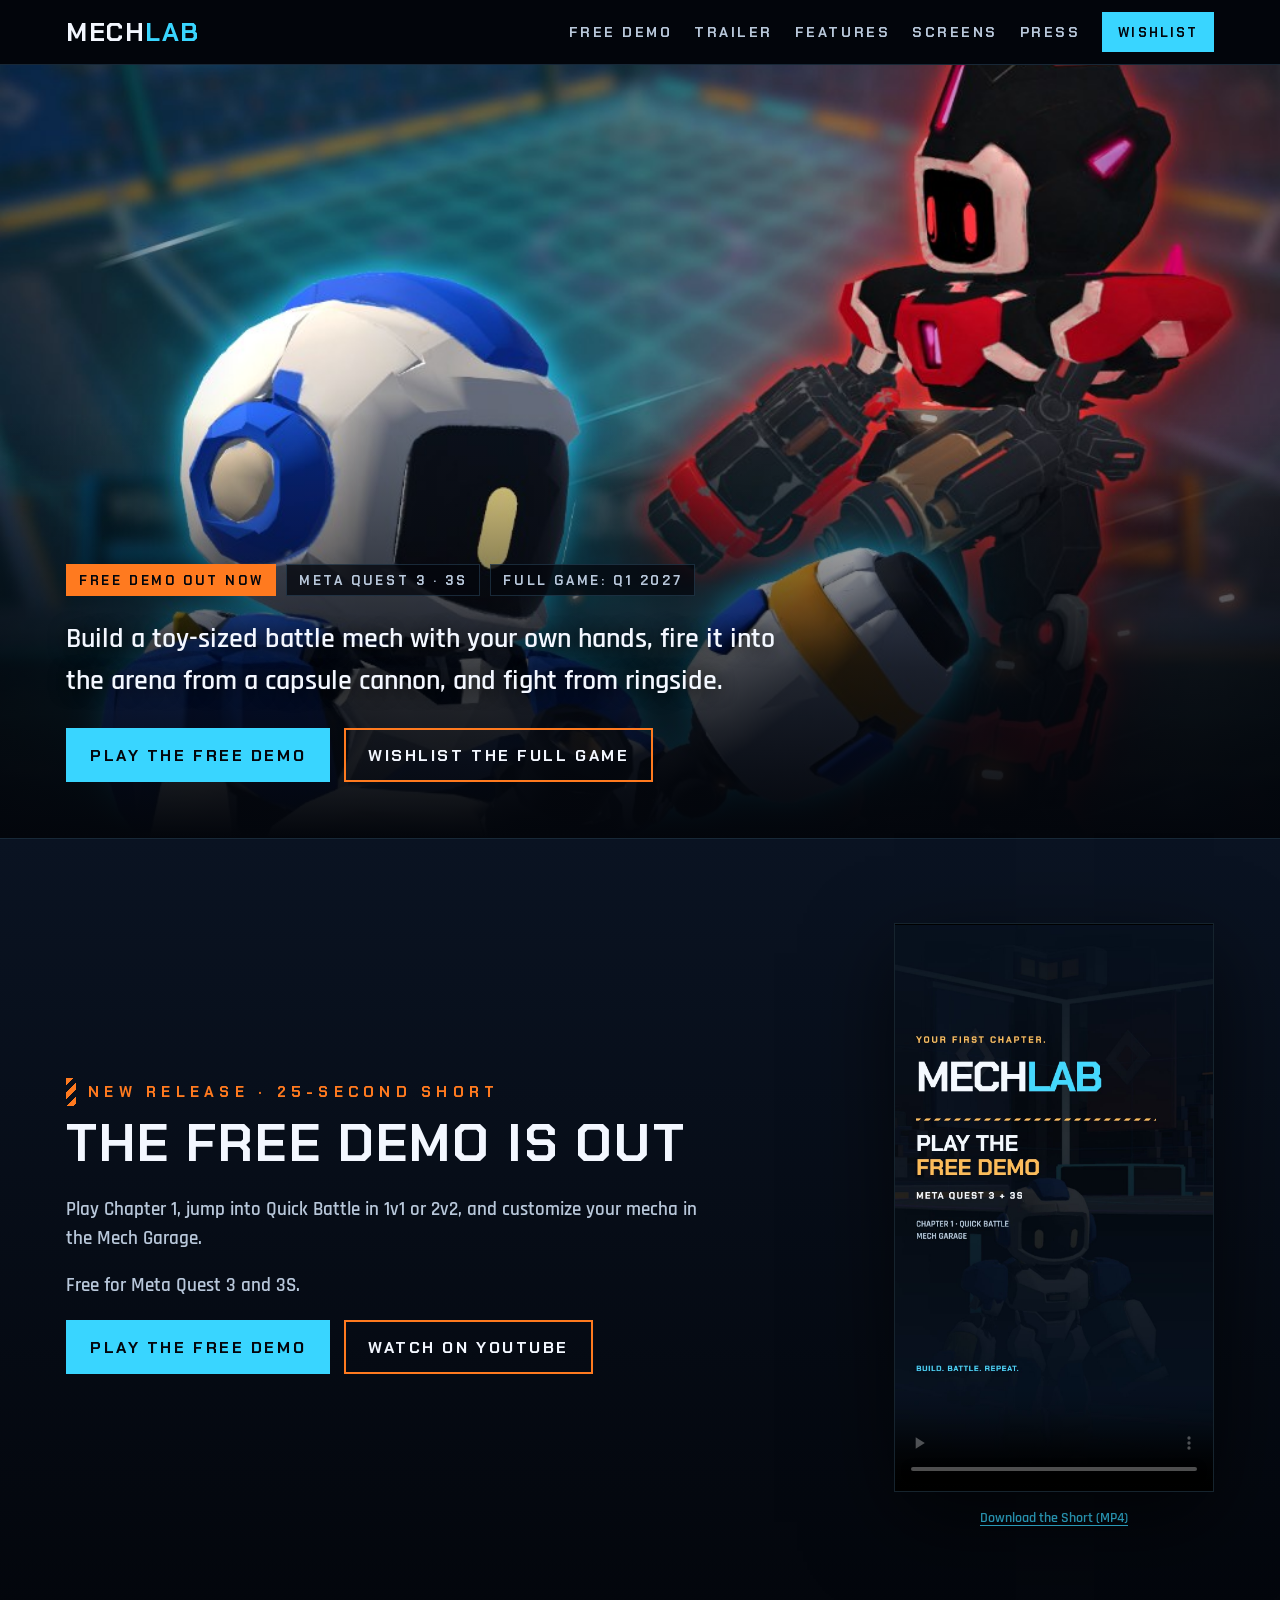
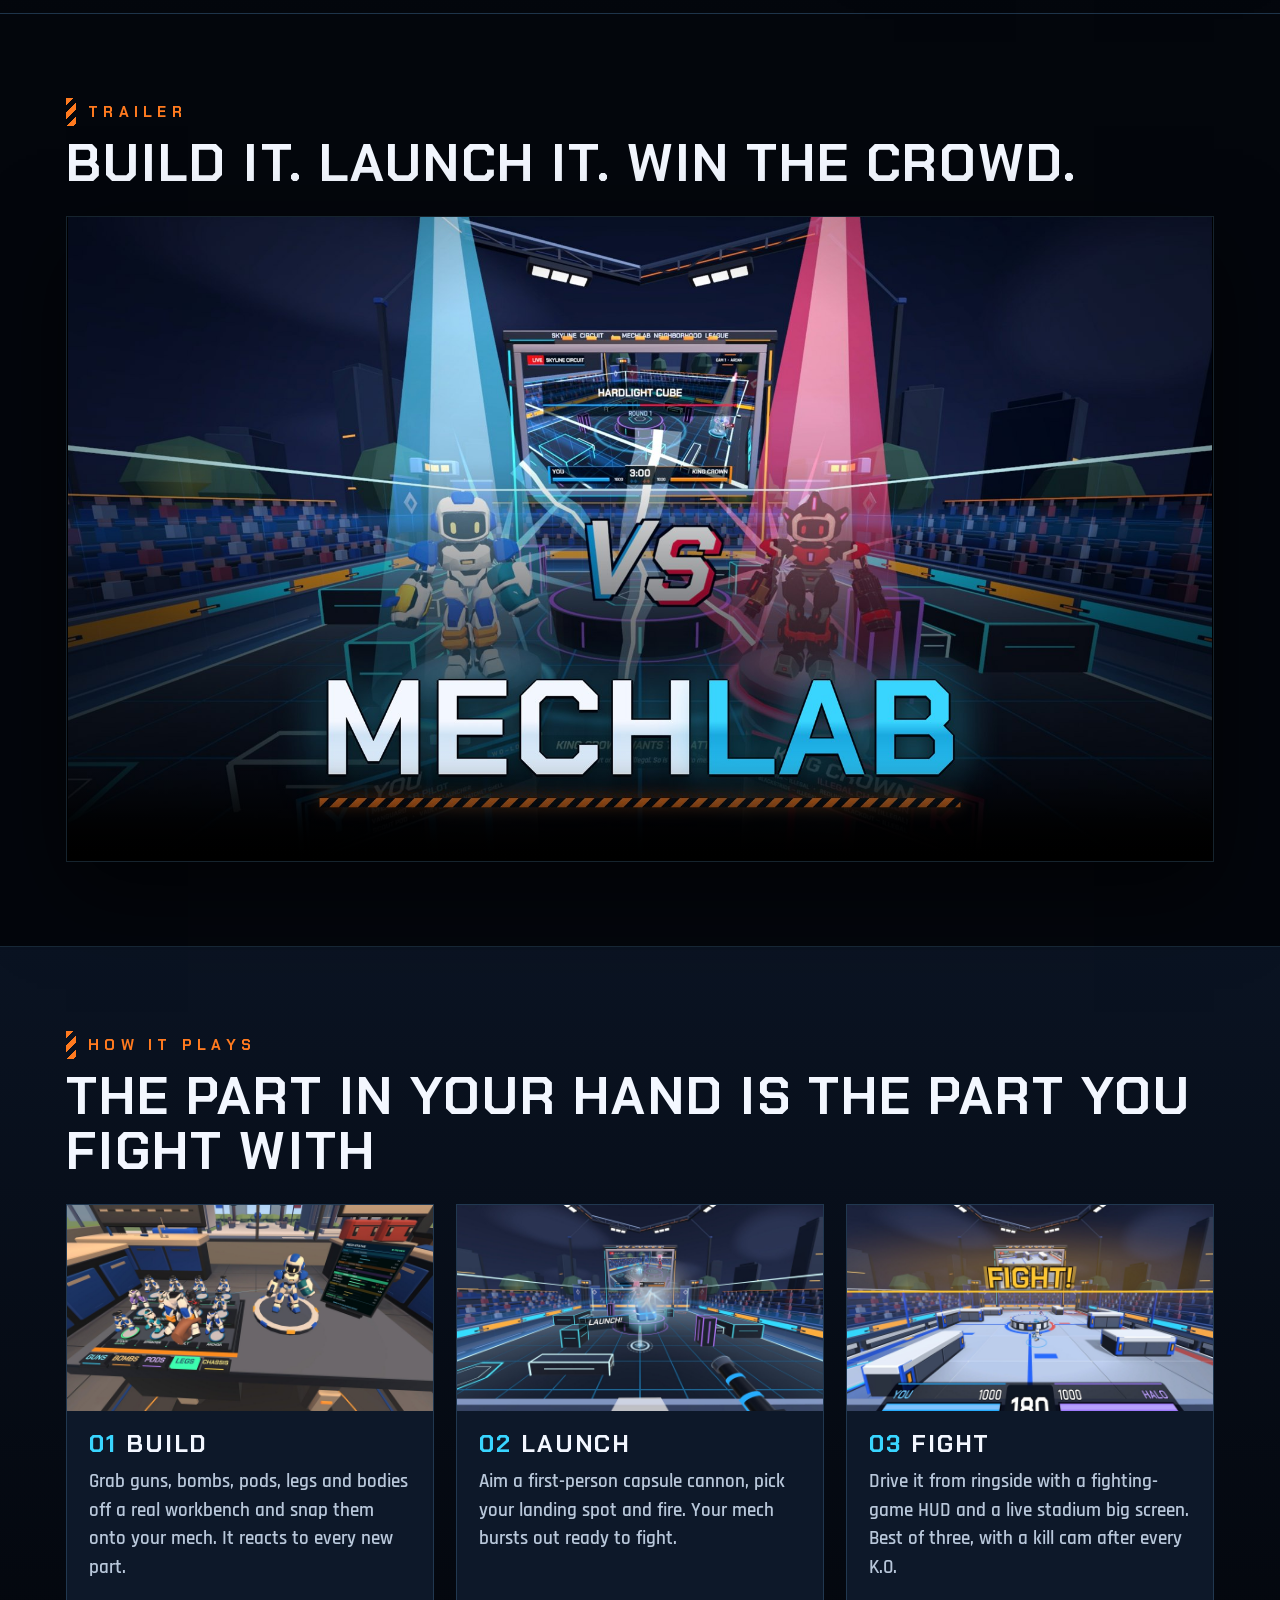
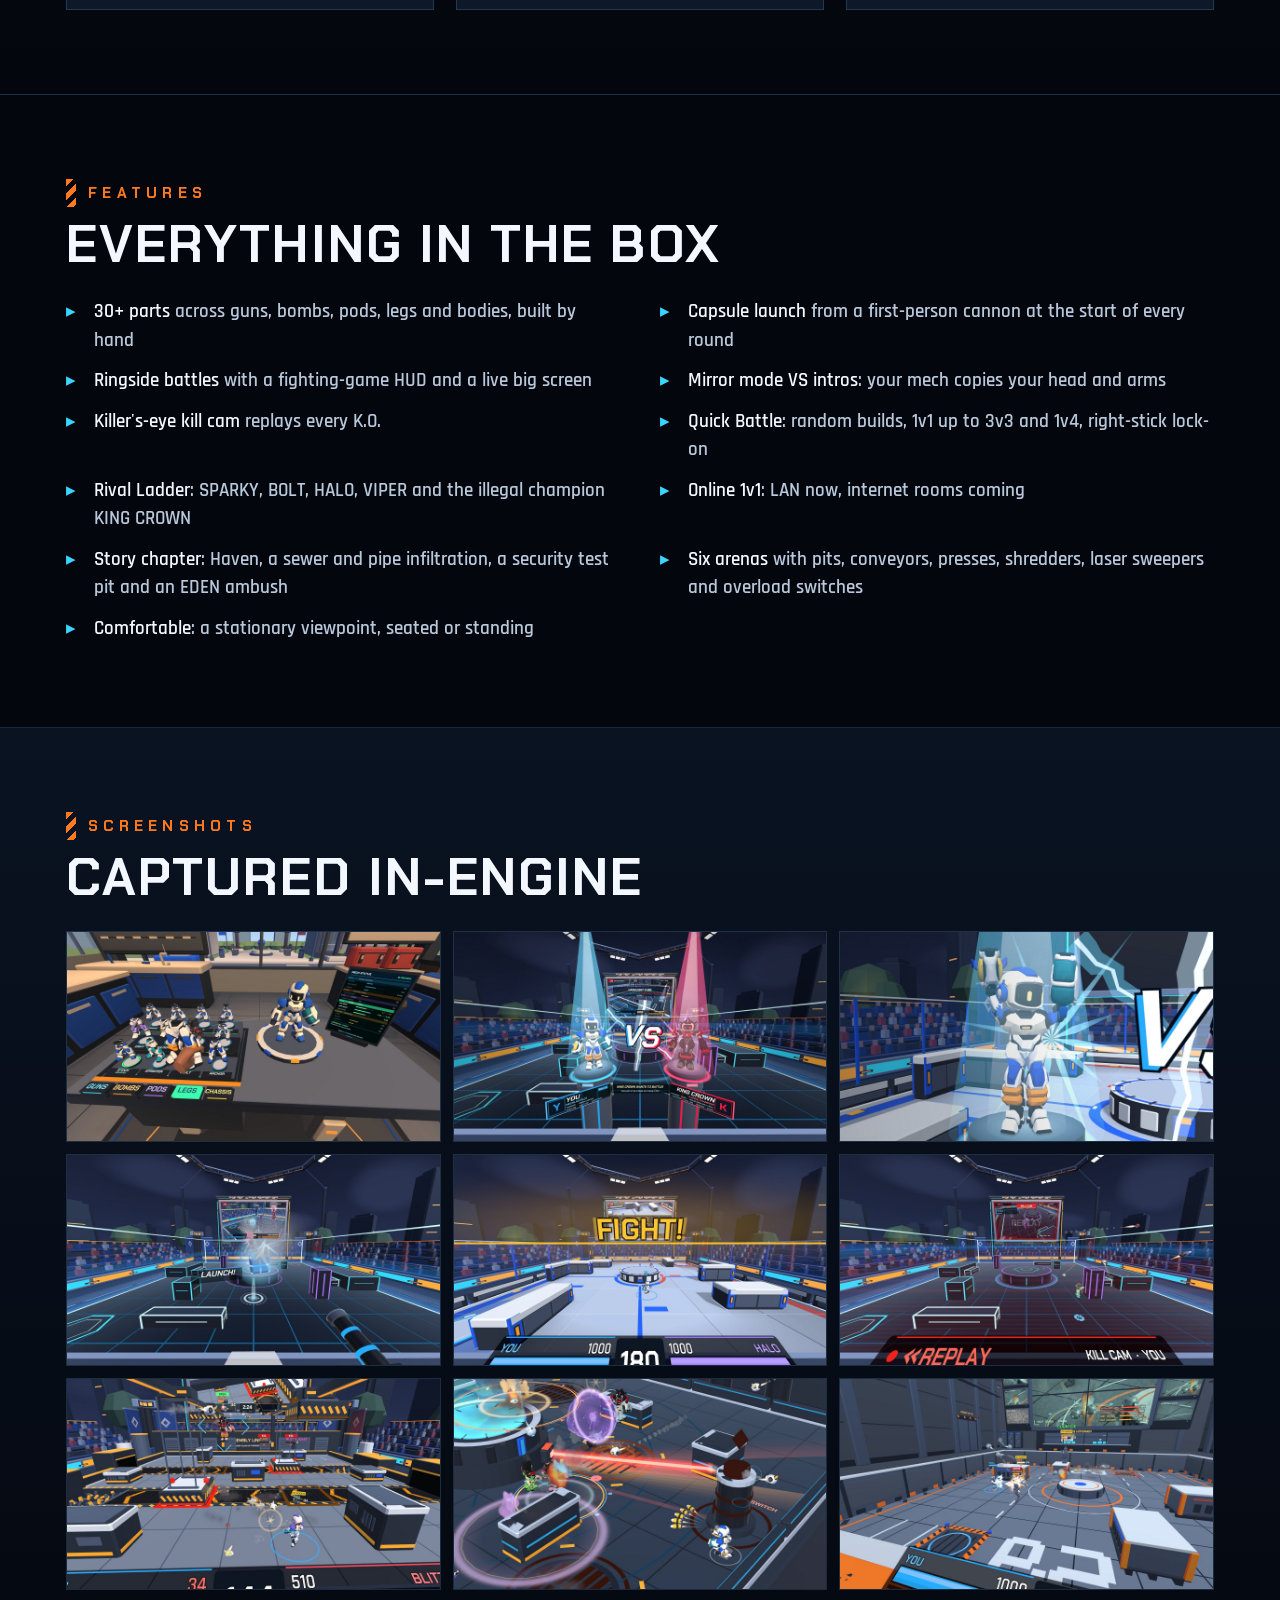
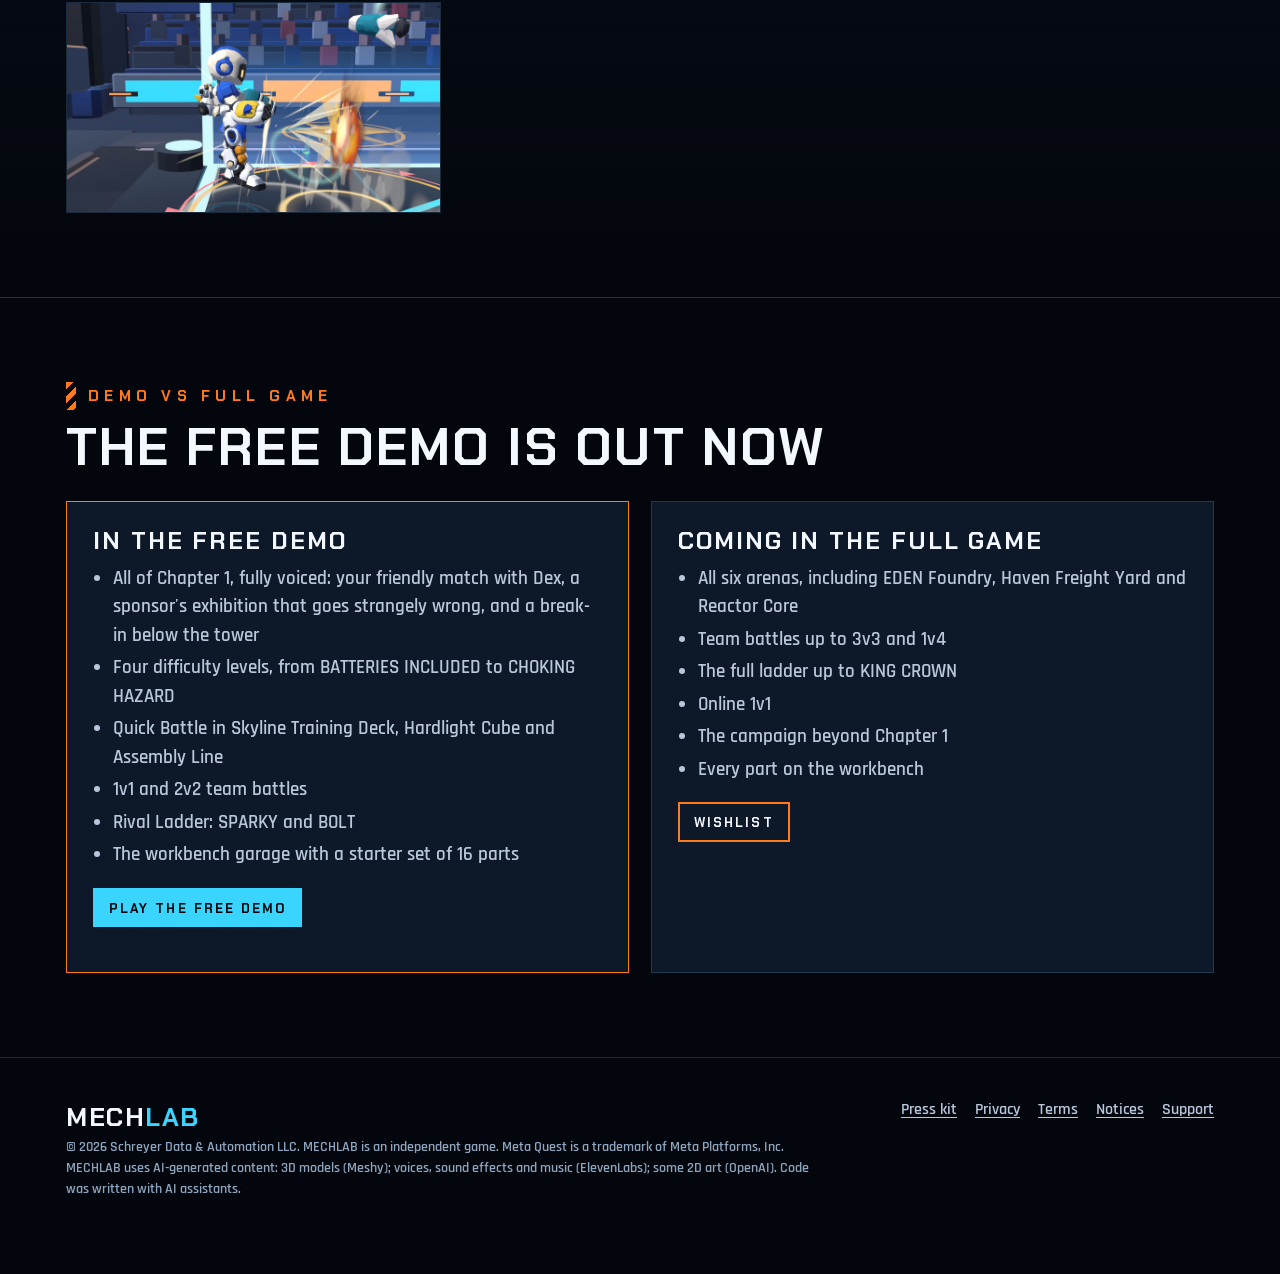
==== commit 53f7eb63: "Clarify full campaign extends beyond free Chapter 1 demo" ====
--- a/index.html
+++ b/index.html
@@ -151,7 +151,7 @@
             <li>Team battles up to 3v3 and 1v4</li>
             <li>The full ladder up to KING CROWN</li>
             <li>Online 1v1</li>
-            <li>The whole story chapter, including the security test pit and the EDEN ambush</li>
+            <li>The campaign beyond Chapter 1</li>
             <li>Every part on the workbench</li>
           </ul>
           <p style="margin-top:18px"><a class="btn small ghost" href="https://www.meta.com/experiences/mechlab/1429033505408598/">Wishlist</a></p></div>
